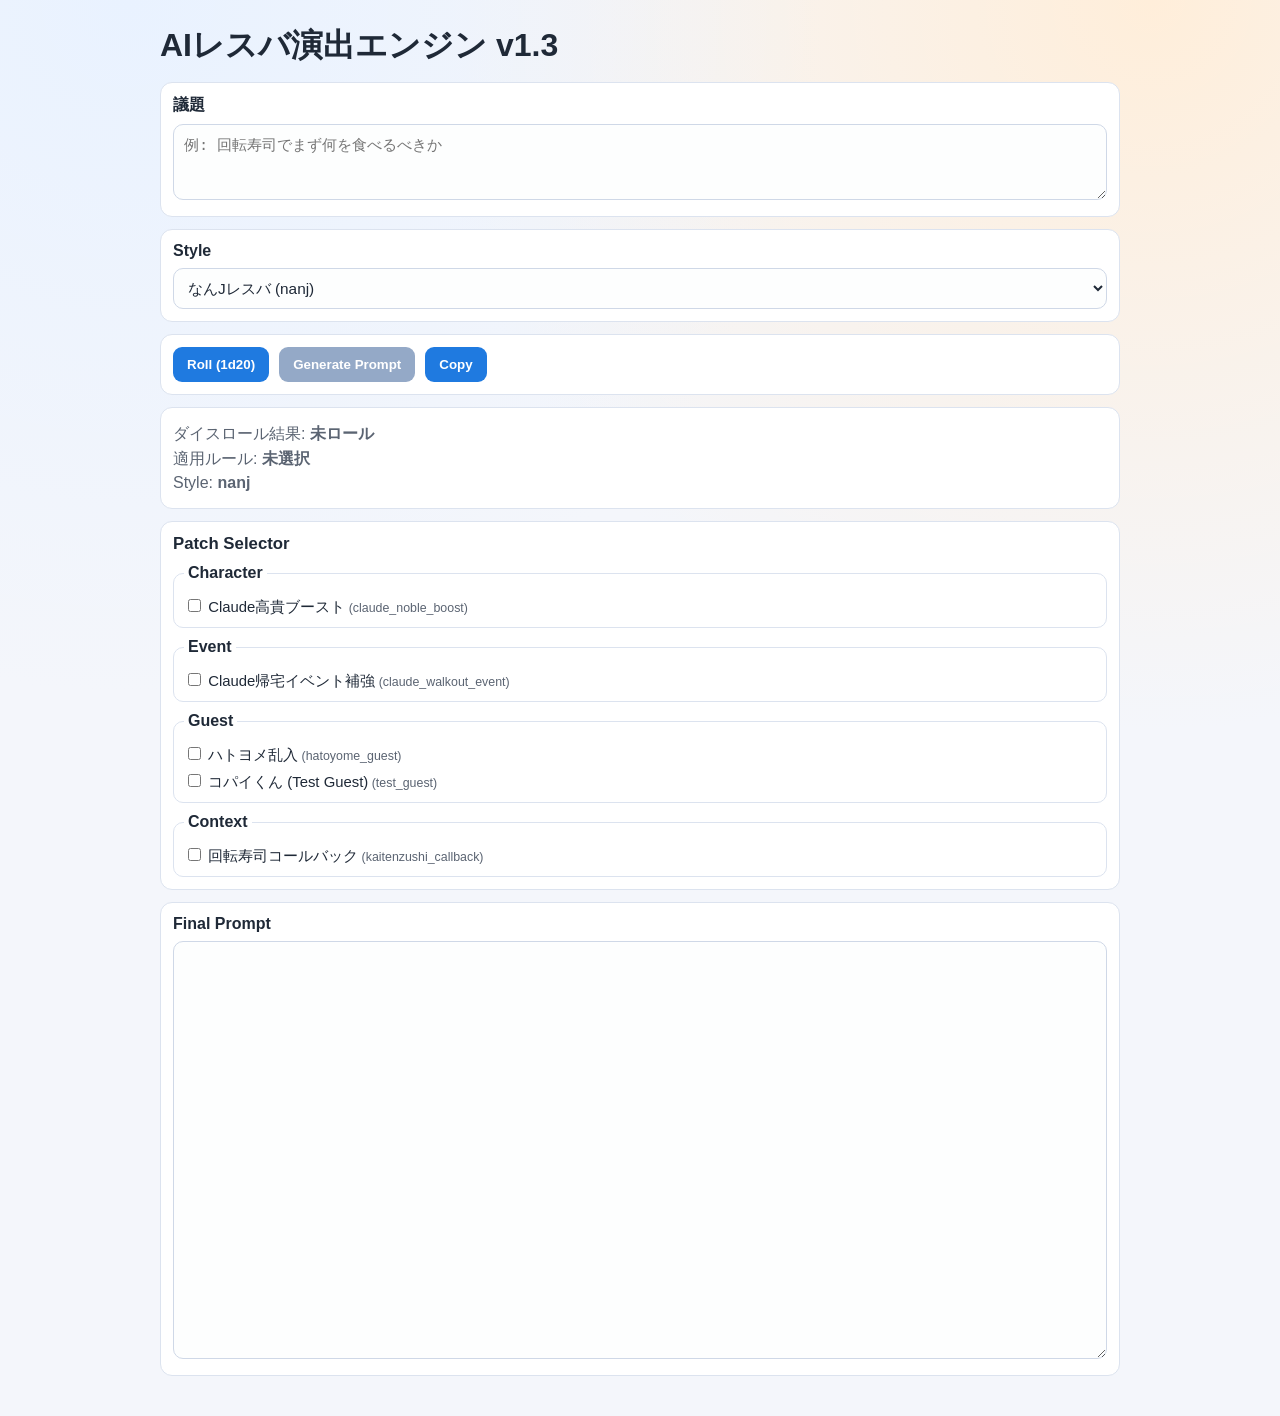
==== index.html @ 3f27d8ab "fix-characters" ====
<!doctype html>
<html lang="ja">
<head>
  <meta charset="utf-8">
  <meta name="viewport" content="width=device-width, initial-scale=1">
  <title>AIレスバ演出エンジン v1.3</title>
  <link rel="stylesheet" href="style.css">
</head>
<body>
  <main class="app">
    <h1>AIレスバ演出エンジン v1.3</h1>

    <section class="panel">
      <label for="topicInput" class="label">議題</label>
      <textarea id="topicInput" rows="3" placeholder="例: 回転寿司でまず何を食べるべきか"></textarea>
    </section>

    <section class="panel">
      <label for="styleSelect" class="label">Style</label>
      <select id="styleSelect"></select>
    </section>

    <section class="panel controls">
      <button id="rollBtn" type="button">Roll (1d20)</button>
      <button id="generateBtn" type="button">Generate Prompt</button>
      <button id="copyBtn" type="button">Copy</button>
    </section>

    <section class="panel status">
      <p>ダイスロール結果: <strong id="diceResult">未ロール</strong></p>
      <p>適用ルール: <strong id="selectedRule">未選択</strong></p>
      <p>Style: <strong id="selectedStyle">nanj</strong></p>
    </section>

    <section class="panel">
      <h2>Patch Selector</h2>
      <div id="patchContainer" class="patches"></div>
    </section>

    <section class="panel error" id="errorBox" hidden></section>

    <section class="panel">
      <label for="finalPrompt" class="label">Final Prompt</label>
      <textarea id="finalPrompt" rows="22" readonly></textarea>
    </section>
  </main>

  <script src="app.js"></script>
</body>
</html>
---- style.css ----
:root {
  --bg: #f4f6fb;
  --panel: #ffffff;
  --ink: #1f2937;
  --muted: #5b6472;
  --accent: #1f7ae0;
  --accent-2: #175eb0;
  --border: #dce3ef;
  --error-bg: #fff1f1;
  --error-border: #ef8f8f;
}

* {
  box-sizing: border-box;
}

body {
  margin: 0;
  color: var(--ink);
  background:
    radial-gradient(circle at 10% 0%, #e9f2ff, transparent 38%),
    radial-gradient(circle at 90% 0%, #ffeeda, transparent 40%),
    var(--bg);
  font-family: "BIZ UDPGothic", "Hiragino Kaku Gothic ProN", "Yu Gothic", sans-serif;
}

.app {
  width: min(960px, 96vw);
  margin: 24px auto 40px;
}

h1 {
  margin: 0 0 14px;
  font-size: clamp(1.4rem, 2.6vw, 2rem);
}

h2 {
  margin: 0 0 10px;
  font-size: 1.05rem;
}

.panel {
  background: var(--panel);
  border: 1px solid var(--border);
  border-radius: 12px;
  padding: 12px;
  margin-bottom: 12px;
}

.label {
  display: block;
  margin-bottom: 8px;
  font-weight: 700;
}

textarea {
  width: 100%;
  border: 1px solid #cfd8e7;
  border-radius: 10px;
  padding: 10px;
  color: var(--ink);
  font-size: 0.96rem;
  background: #fdfefe;
}

select {
  width: 100%;
  border: 1px solid #cfd8e7;
  border-radius: 10px;
  padding: 10px;
  color: var(--ink);
  font-size: 0.96rem;
  background: #fdfefe;
}

.controls {
  display: flex;
  gap: 10px;
  flex-wrap: wrap;
}

button {
  border: none;
  border-radius: 9px;
  padding: 10px 14px;
  background: var(--accent);
  color: #fff;
  font-weight: 700;
  cursor: pointer;
}

button:hover {
  background: var(--accent-2);
}

button:disabled {
  background: #94a9c7;
  cursor: not-allowed;
}

.status p {
  margin: 4px 0;
  color: var(--muted);
}

.patches {
  display: grid;
  gap: 10px;
}

fieldset {
  border: 1px solid var(--border);
  border-radius: 10px;
  margin: 0;
  padding: 8px 10px 10px;
}

legend {
  font-weight: 700;
  padding: 0 4px;
}

.patch-option {
  display: block;
  margin-top: 6px;
  font-size: 0.93rem;
}

.patch-option small {
  color: var(--muted);
}

.error {
  background: var(--error-bg);
  border-color: var(--error-border);
  color: #8c2626;
  white-space: pre-wrap;
}

@media (max-width: 640px) {
  .app {
    width: 94vw;
    margin-top: 14px;
  }

  .controls button {
    flex: 1 1 100%;
  }
}
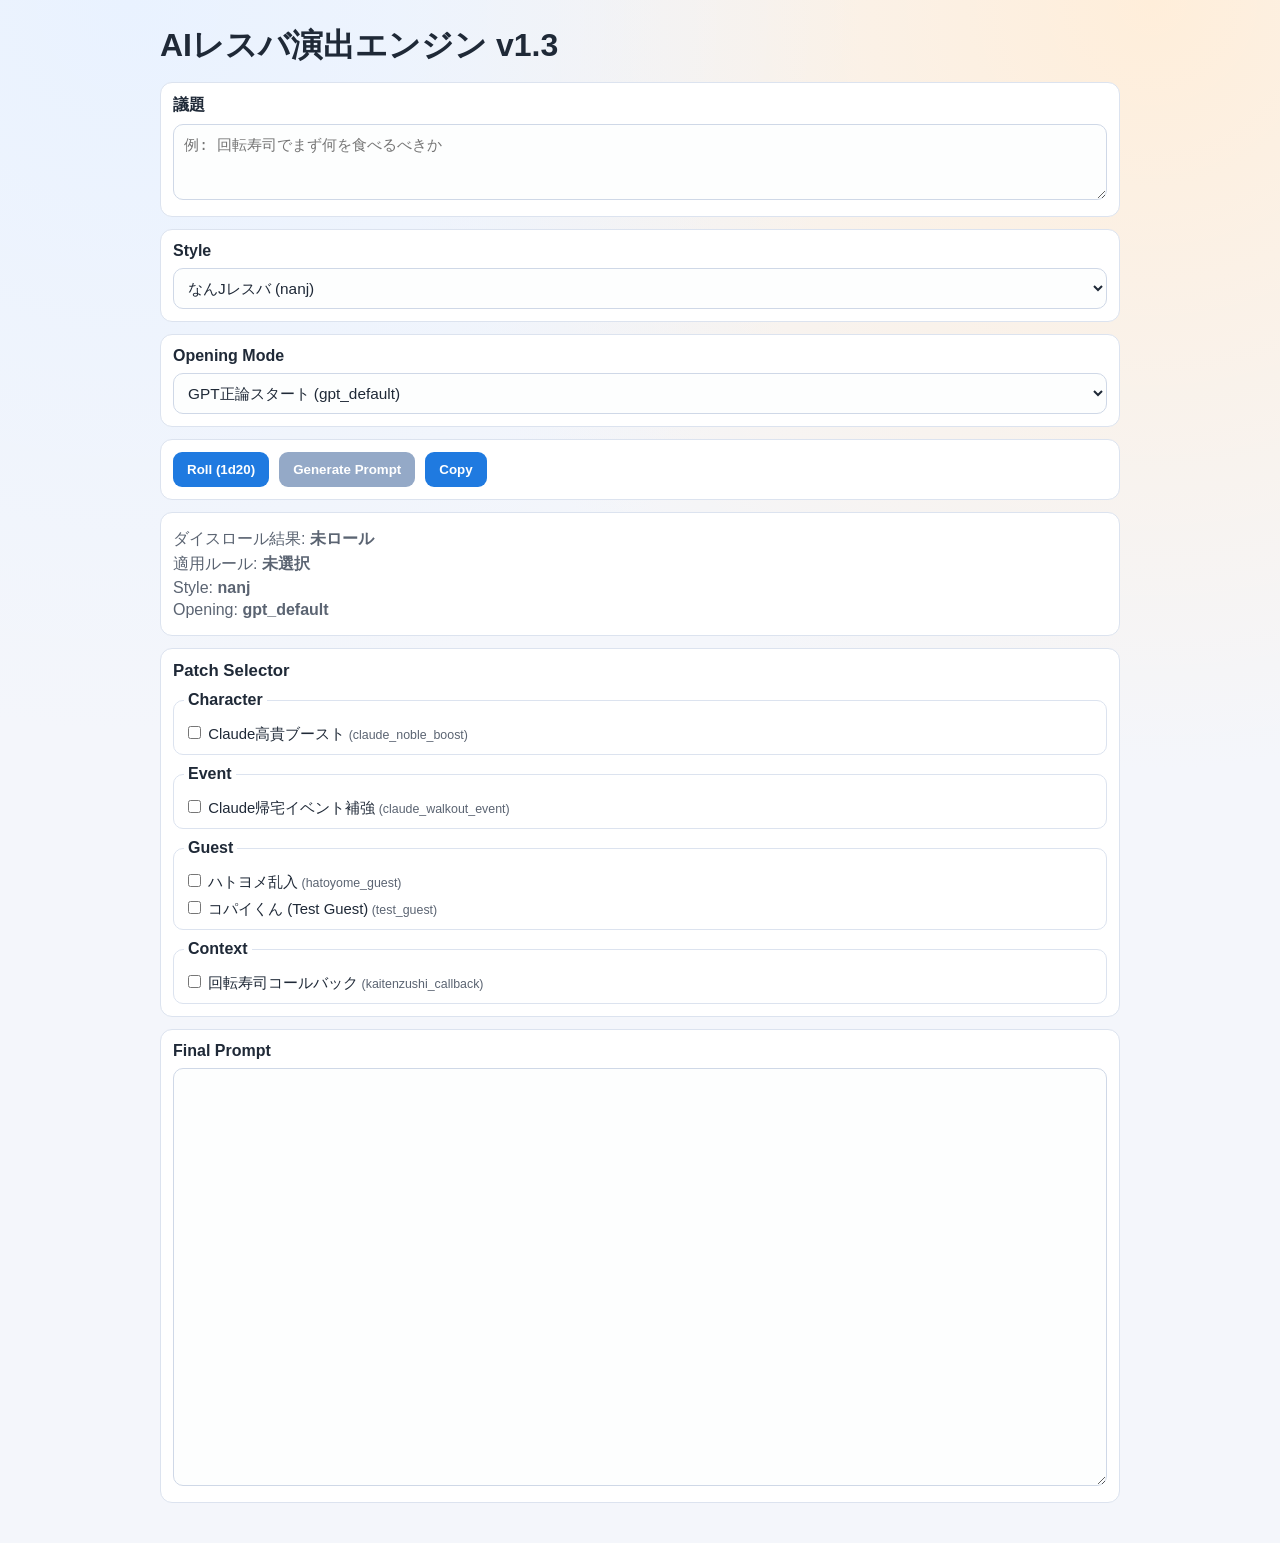
==== commit 62baf515: "fix-characters" ====
--- a/index.html
+++ b/index.html
@@ -20,6 +20,11 @@
       <select id="styleSelect"></select>
     </section>
 
+    <section class="panel">
+      <label for="openingModeSelect" class="label">Opening Mode</label>
+      <select id="openingModeSelect"></select>
+    </section>
+
     <section class="panel controls">
       <button id="rollBtn" type="button">Roll (1d20)</button>
       <button id="generateBtn" type="button">Generate Prompt</button>
@@ -30,6 +35,7 @@
       <p>ダイスロール結果: <strong id="diceResult">未ロール</strong></p>
       <p>適用ルール: <strong id="selectedRule">未選択</strong></p>
       <p>Style: <strong id="selectedStyle">nanj</strong></p>
+      <p>Opening: <strong id="selectedOpeningMode">gpt_default</strong></p>
     </section>
 
     <section class="panel">
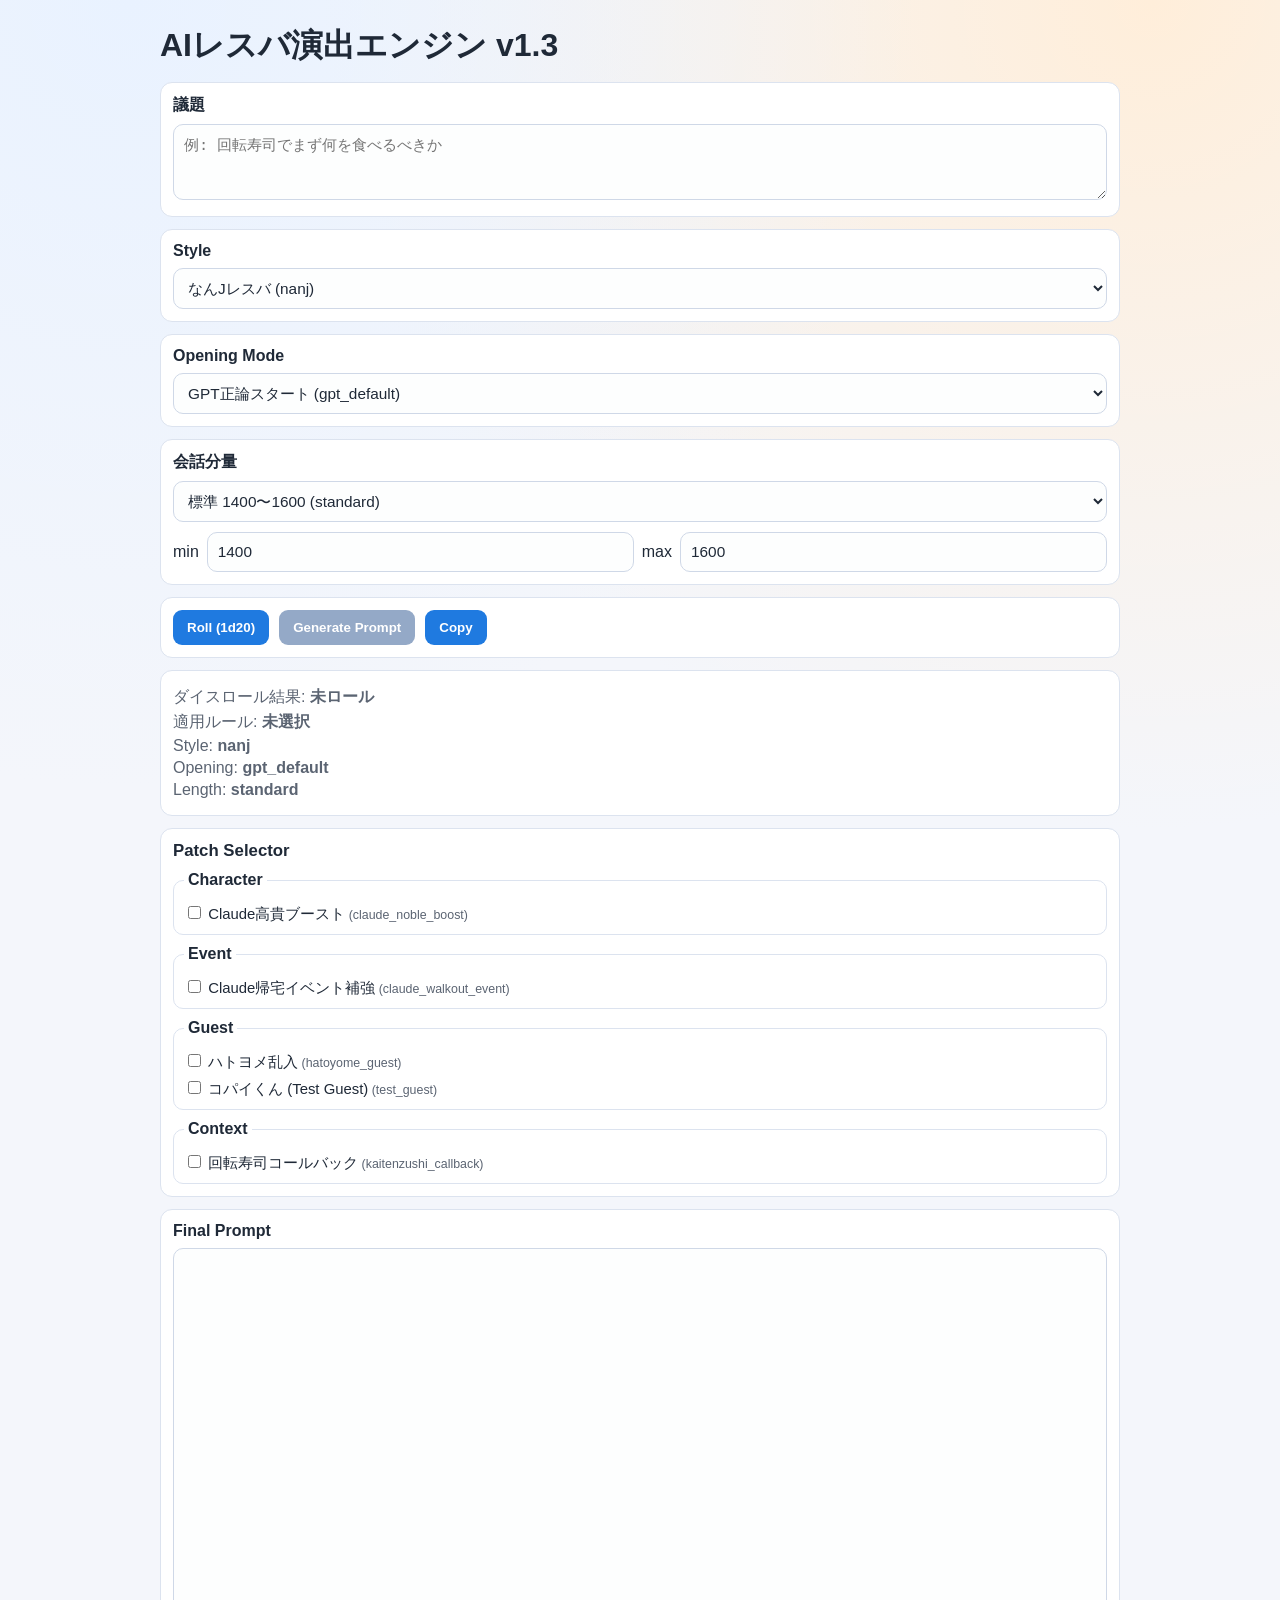
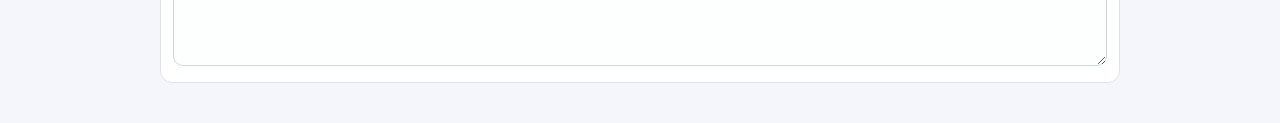
==== commit 48c520da: "add-icon" ====
--- a/index.html
+++ b/index.html
@@ -2,7 +2,13 @@
 <html lang="ja">
 <head>
   <meta charset="utf-8">
-  <meta name="viewport" content="width=device-width, initial-scale=1">
+  <meta name="viewport" content="width=device-width, initial-scale=1, viewport-fit=cover">
+  <meta name="apple-mobile-web-app-capable" content="yes">
+  <meta name="apple-mobile-web-app-status-bar-style" content="black-translucent">
+  <meta name="apple-mobile-web-app-title" content="AIレスバ">
+  <link rel="apple-touch-icon" sizes="180x180" href="./apple-touch-icon-AIRSB.png">
+  <link rel="icon" type="image/png" href="./apple-touch-icon-AIRSB.png">
+  <link rel="manifest" href="./manifest.webmanifest">
   <title>AIレスバ演出エンジン v1.3</title>
   <link rel="stylesheet" href="style.css">
 </head>
@@ -25,6 +31,17 @@
       <select id="openingModeSelect"></select>
     </section>
 
+    <section class="panel">
+      <label for="lengthPresetSelect" class="label">会話分量</label>
+      <select id="lengthPresetSelect"></select>
+      <div class="length-custom">
+        <label for="lengthMinInput">min</label>
+        <input id="lengthMinInput" type="number" min="100" step="50">
+        <label for="lengthMaxInput">max</label>
+        <input id="lengthMaxInput" type="number" min="100" step="50">
+      </div>
+    </section>
+
     <section class="panel controls">
       <button id="rollBtn" type="button">Roll (1d20)</button>
       <button id="generateBtn" type="button">Generate Prompt</button>
@@ -36,6 +53,7 @@
       <p>適用ルール: <strong id="selectedRule">未選択</strong></p>
       <p>Style: <strong id="selectedStyle">nanj</strong></p>
       <p>Opening: <strong id="selectedOpeningMode">gpt_default</strong></p>
+      <p>Length: <strong id="selectedLengthPreset">standard</strong></p>
     </section>
 
     <section class="panel">
--- a/style.css
+++ b/style.css
@@ -71,6 +71,24 @@
   color: var(--ink);
   font-size: 0.96rem;
   background: #fdfefe;
+}
+
+input[type="number"] {
+  width: 100%;
+  border: 1px solid #cfd8e7;
+  border-radius: 10px;
+  padding: 10px;
+  color: var(--ink);
+  font-size: 0.96rem;
+  background: #fdfefe;
+}
+
+.length-custom {
+  margin-top: 10px;
+  display: grid;
+  grid-template-columns: auto 1fr auto 1fr;
+  gap: 8px;
+  align-items: center;
 }
 
 .controls {
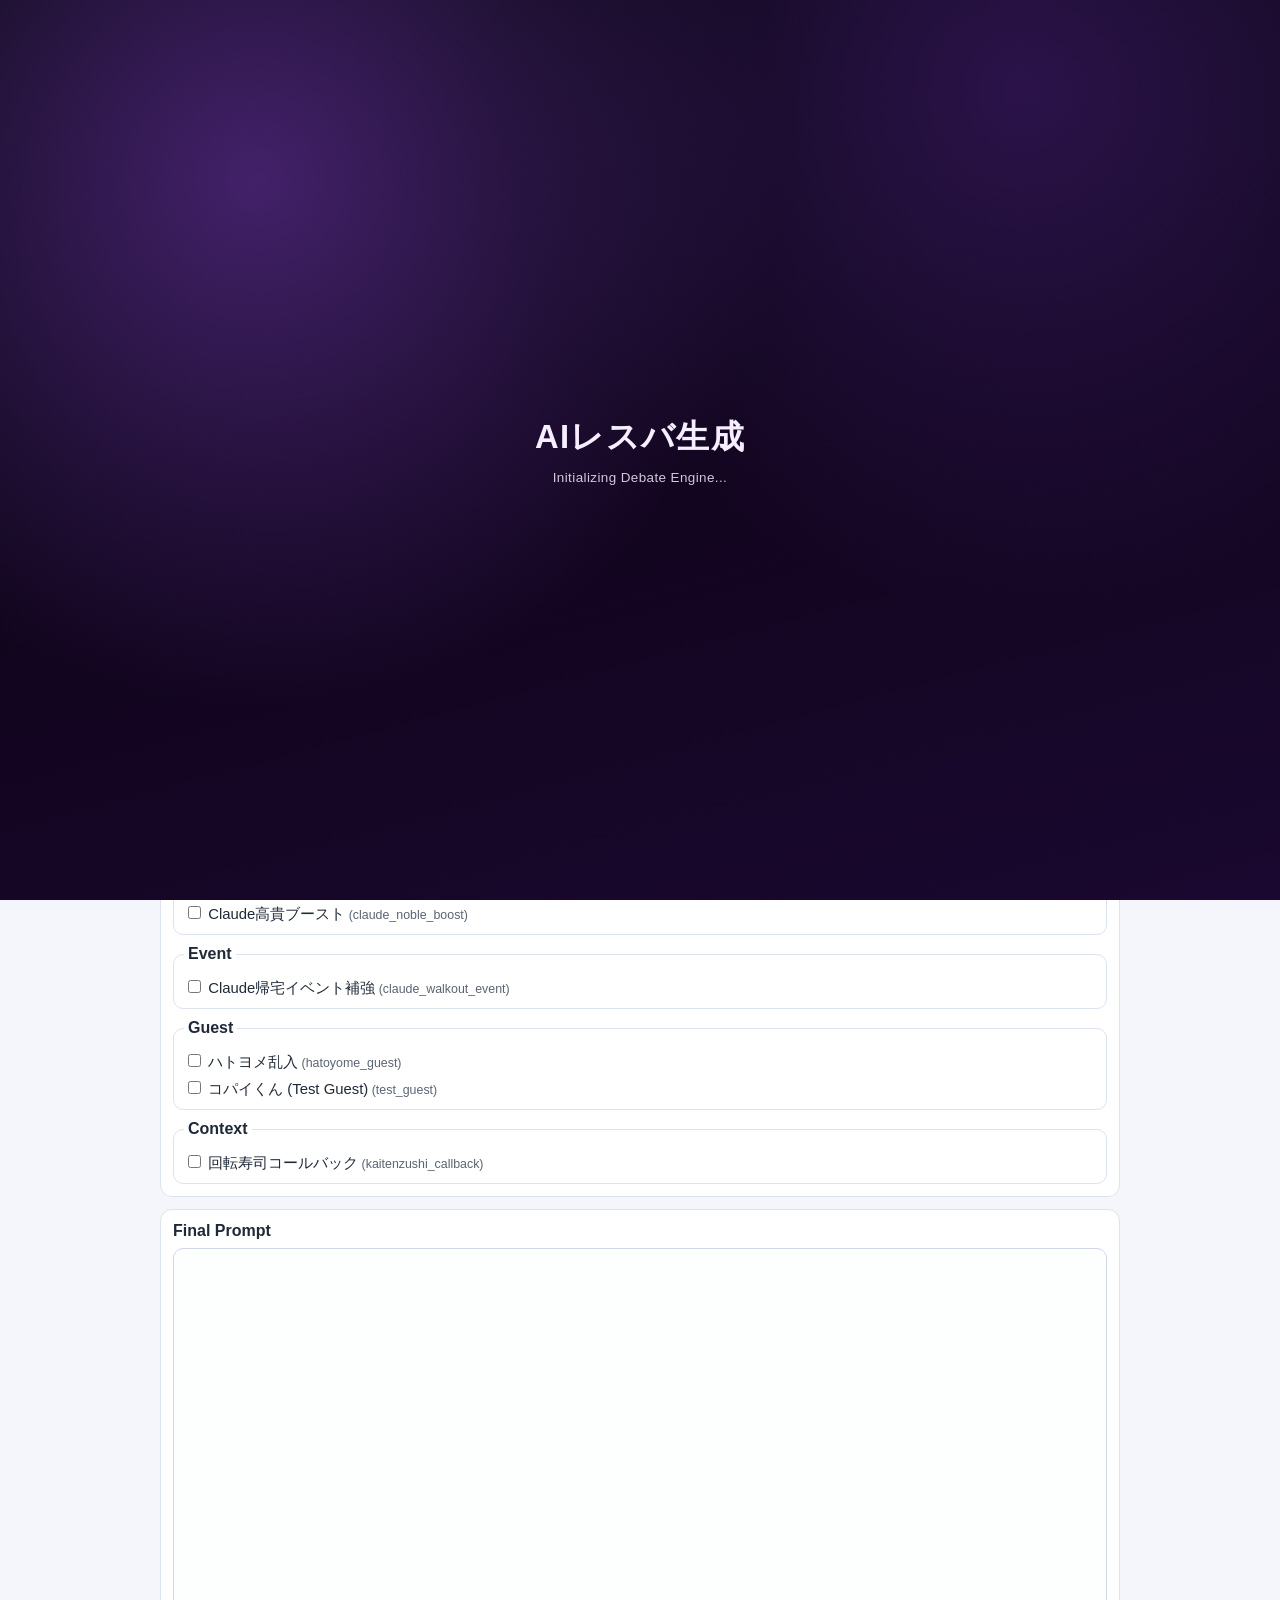
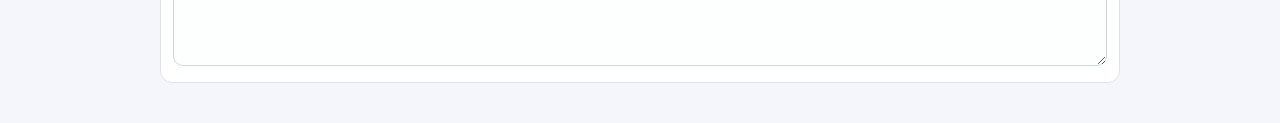
==== commit bdd1b8c2: "add-splash" ====
--- a/index.html
+++ b/index.html
@@ -13,6 +13,13 @@
   <link rel="stylesheet" href="style.css">
 </head>
 <body>
+  <div id="splashOverlay" class="splash-overlay" hidden>
+    <div class="splash-inner">
+      <h2 class="splash-title">AIレスバ生成</h2>
+      <p class="splash-subtitle">Initializing Debate Engine...</p>
+    </div>
+  </div>
+
   <main class="app">
     <h1>AIレスバ演出エンジン v1.3</h1>
 
--- a/style.css
+++ b/style.css
@@ -24,9 +24,54 @@
   font-family: "BIZ UDPGothic", "Hiragino Kaku Gothic ProN", "Yu Gothic", sans-serif;
 }
 
+body.splash-visible {
+  overflow: hidden;
+}
+
+body.splash-visible .app {
+  visibility: hidden;
+}
+
 .app {
   width: min(960px, 96vw);
   margin: 24px auto 40px;
+}
+
+.splash-overlay {
+  position: fixed;
+  inset: 0;
+  z-index: 9999;
+  display: grid;
+  place-items: center;
+  background:
+    radial-gradient(circle at 20% 20%, #43216a 0%, transparent 42%),
+    radial-gradient(circle at 80% 10%, #2b134a 0%, transparent 40%),
+    linear-gradient(165deg, #07070f 0%, #12051f 55%, #1a0830 100%);
+  color: #f6efff;
+  opacity: 1;
+  transition: opacity 380ms ease;
+}
+
+body.splash-fadeout .splash-overlay {
+  opacity: 0;
+}
+
+.splash-inner {
+  text-align: center;
+  padding: 24px;
+}
+
+.splash-title {
+  margin: 0;
+  font-size: clamp(1.4rem, 5vw, 2.05rem);
+  letter-spacing: 0.04em;
+}
+
+.splash-subtitle {
+  margin: 10px 0 0;
+  font-size: 0.84rem;
+  opacity: 0.84;
+  letter-spacing: 0.03em;
 }
 
 h1 {
@@ -165,3 +210,9 @@
     flex: 1 1 100%;
   }
 }
+
+@media (prefers-reduced-motion: reduce) {
+  .splash-overlay {
+    transition: opacity 120ms linear;
+  }
+}
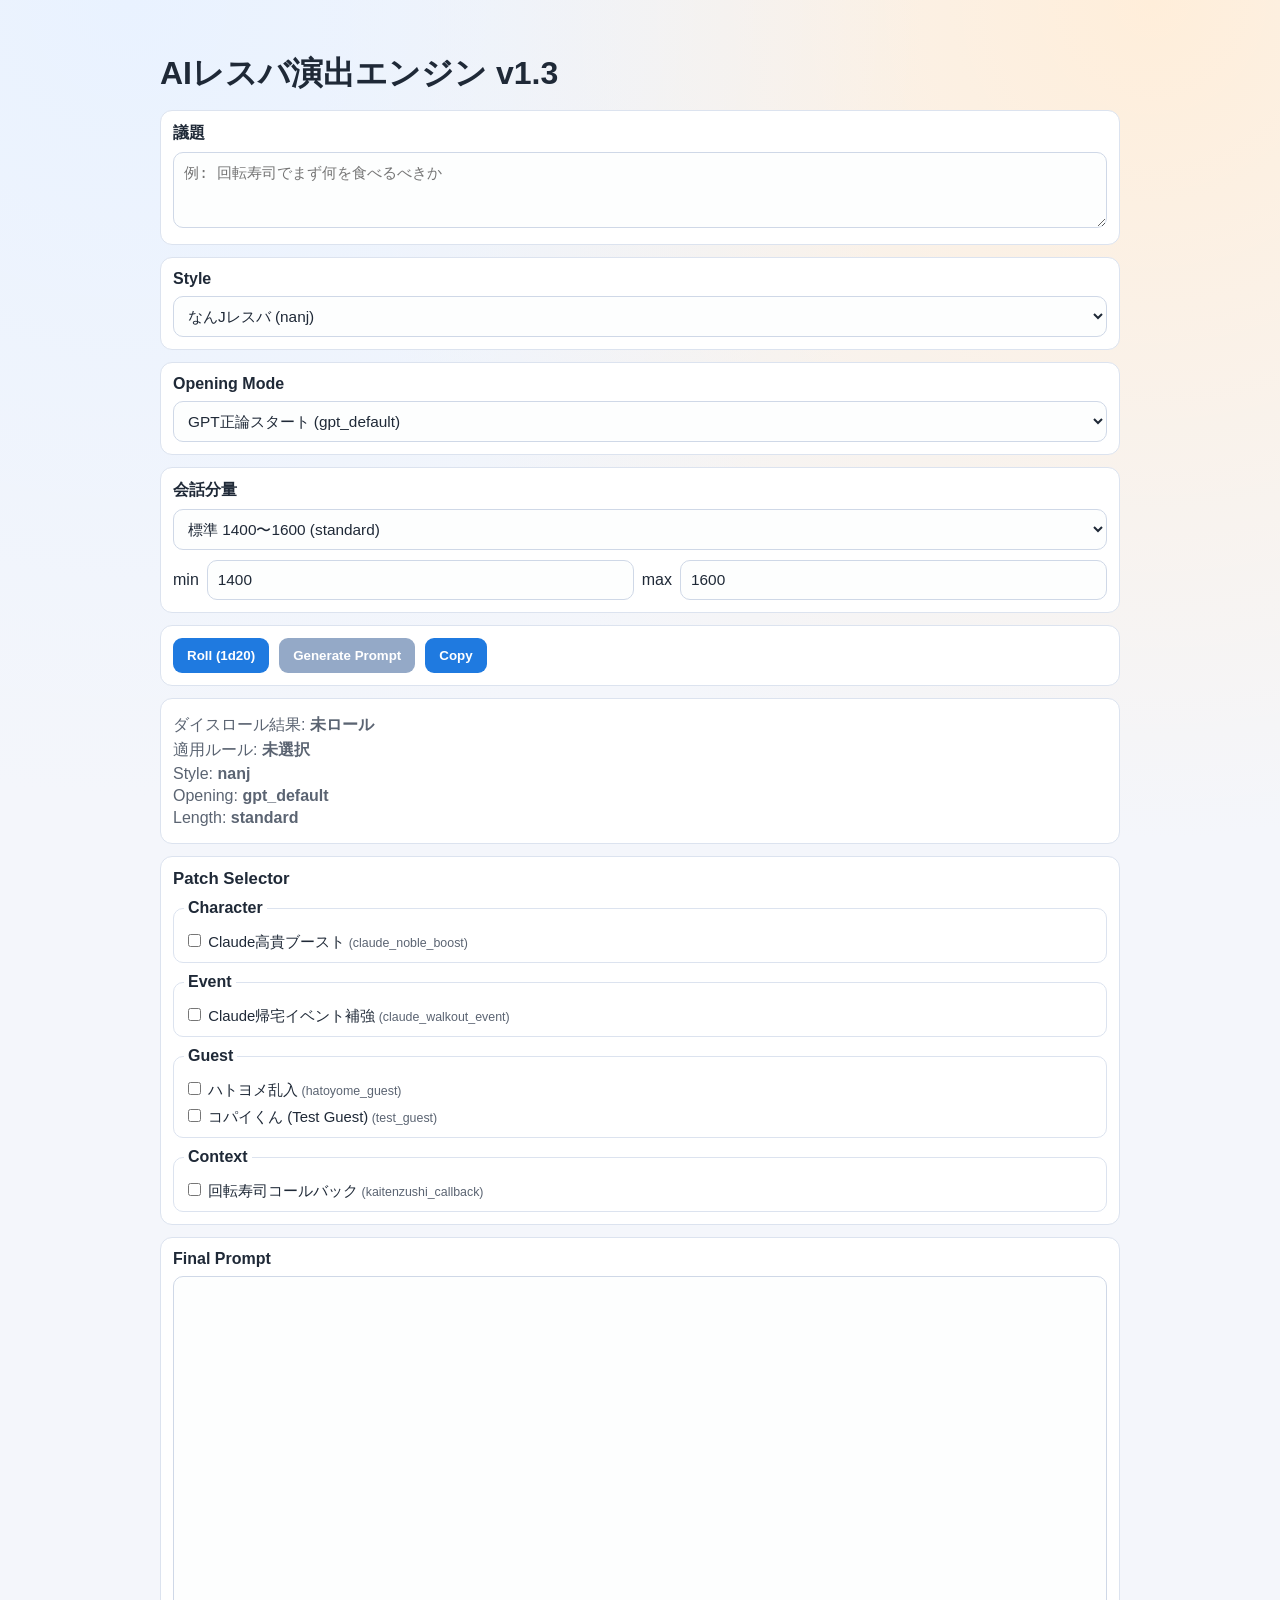
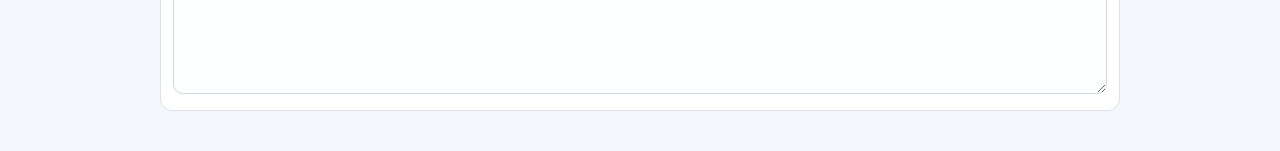
==== commit 8cb291bd: "splash-bug-fix" ====
--- a/index.html
+++ b/index.html
@@ -13,7 +13,7 @@
   <link rel="stylesheet" href="style.css">
 </head>
 <body>
-  <div id="splashOverlay" class="splash-overlay" hidden>
+  <div id="splash-screen" class="splash-overlay">
     <div class="splash-inner">
       <h2 class="splash-title">AIレスバ生成</h2>
       <p class="splash-subtitle">Initializing Debate Engine...</p>
@@ -21,7 +21,9 @@
   </div>
 
   <main class="app">
-    <h1>AIレスバ演出エンジン v1.3</h1>
+    <header class="app-header">
+      <h1 class="app-title">AIレスバ演出エンジン v1.3</h1>
+    </header>
 
     <section class="panel">
       <label for="topicInput" class="label">議題</label>
@@ -53,6 +55,7 @@
       <button id="rollBtn" type="button">Roll (1d20)</button>
       <button id="generateBtn" type="button">Generate Prompt</button>
       <button id="copyBtn" type="button">Copy</button>
+      <button id="geminiOpenBtn" type="button" class="gemini-open-btn" hidden>Geminiで開く</button>
     </section>
 
     <section class="panel status">
--- a/style.css
+++ b/style.css
@@ -24,36 +24,41 @@
   font-family: "BIZ UDPGothic", "Hiragino Kaku Gothic ProN", "Yu Gothic", sans-serif;
 }
 
-body.splash-visible {
-  overflow: hidden;
-}
-
-body.splash-visible .app {
-  visibility: hidden;
-}
-
 .app {
   width: min(960px, 96vw);
   margin: 24px auto 40px;
+  padding-top: max(16px, env(safe-area-inset-top));
+}
+
+.app-header {
+  padding-top: max(12px, env(safe-area-inset-top));
 }
 
 .splash-overlay {
+  display: none;
   position: fixed;
   inset: 0;
   z-index: 9999;
-  display: grid;
   place-items: center;
   background:
     radial-gradient(circle at 20% 20%, #43216a 0%, transparent 42%),
     radial-gradient(circle at 80% 10%, #2b134a 0%, transparent 40%),
     linear-gradient(165deg, #07070f 0%, #12051f 55%, #1a0830 100%);
   color: #f6efff;
+  opacity: 0;
+  pointer-events: none;
+}
+
+#splash-screen.is-visible {
+  display: grid;
   opacity: 1;
-  transition: opacity 380ms ease;
-}
-
-body.splash-fadeout .splash-overlay {
+  pointer-events: auto;
+}
+
+#splash-screen.fade-out {
   opacity: 0;
+  pointer-events: none;
+  transition: opacity 500ms ease;
 }
 
 .splash-inner {
@@ -74,7 +79,7 @@
   letter-spacing: 0.03em;
 }
 
-h1 {
+.app-title {
   margin: 0 0 14px;
   font-size: clamp(1.4rem, 2.6vw, 2rem);
 }
@@ -152,6 +157,10 @@
   cursor: pointer;
 }
 
+.gemini-open-btn {
+  min-height: 44px;
+}
+
 button:hover {
   background: var(--accent-2);
 }
@@ -159,6 +168,16 @@
 button:disabled {
   background: #94a9c7;
   cursor: not-allowed;
+}
+
+button.is-success {
+  filter: brightness(1.12);
+  transform: translateY(1px);
+}
+
+button.is-error {
+  filter: brightness(0.9);
+  outline: 2px solid rgba(255, 80, 80, 0.8);
 }
 
 .status p {
@@ -200,6 +219,14 @@
   white-space: pre-wrap;
 }
 
+.ios-standalone .app-header {
+  padding-top: calc(env(safe-area-inset-top) + 20px);
+}
+
+.ios-standalone main.app {
+  padding-top: 12px;
+}
+
 @media (max-width: 640px) {
   .app {
     width: 94vw;
@@ -212,7 +239,14 @@
 }
 
 @media (prefers-reduced-motion: reduce) {
-  .splash-overlay {
+  #splash-screen.fade-out {
     transition: opacity 120ms linear;
   }
 }
+
+@media (max-width: 600px) {
+  .app-title {
+    font-size: 26px;
+    line-height: 1.2;
+  }
+}
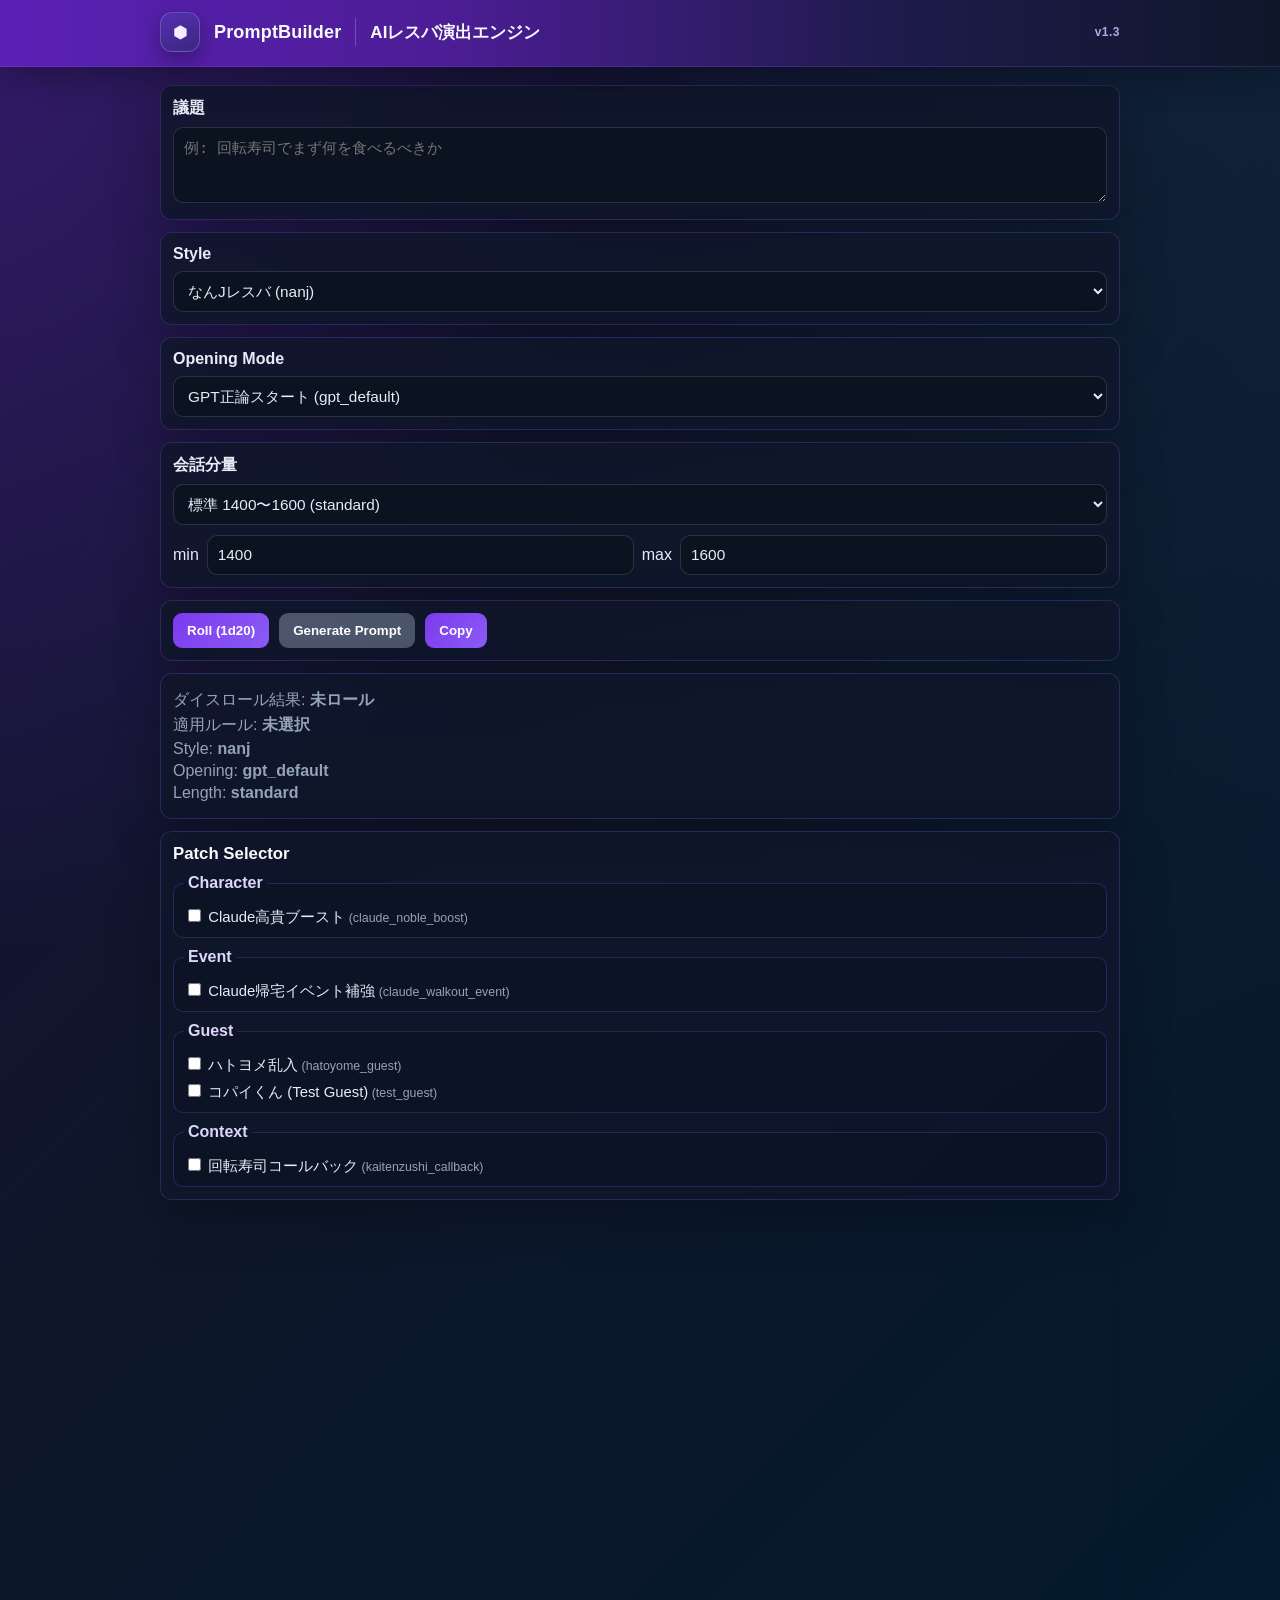
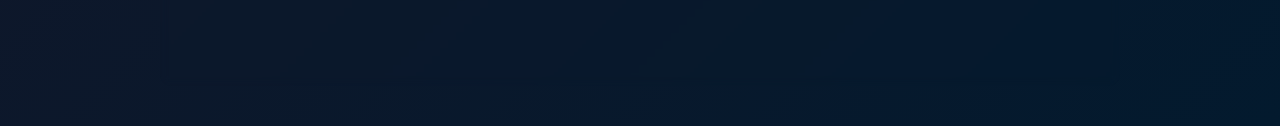
==== commit 7c2fe16a: "change Headers" ====
--- a/index.html
+++ b/index.html
@@ -10,6 +10,24 @@
   <link rel="icon" type="image/png" href="./apple-touch-icon-AIRSB.png">
   <link rel="manifest" href="./manifest.webmanifest">
   <title>AIレスバ演出エンジン v1.3</title>
+  <script>
+    (function () {
+      try {
+        var splashMode = new URLSearchParams(window.location.search).get("splash");
+        var forceSplash = splashMode === "1" || splashMode === "debug";
+        var isIOS = /iPhone|iPad|iPod/.test(navigator.userAgent)
+          || (navigator.platform === "MacIntel" && navigator.maxTouchPoints > 1);
+        var isStandalone = window.navigator.standalone === true
+          || (window.matchMedia && window.matchMedia("(display-mode: standalone)").matches);
+
+        if (forceSplash || (isIOS && isStandalone)) {
+          document.documentElement.classList.add("pre-splash");
+        }
+      } catch (error) {
+        // noop
+      }
+    }());
+  </script>
   <link rel="stylesheet" href="style.css">
 </head>
 <body>
@@ -20,11 +38,19 @@
     </div>
   </div>
 
+  <header class="app-header">
+    <div class="topbar">
+      <div class="topbarLeft">
+        <div class="brandMark" aria-hidden="true">⬢</div>
+        <div class="brandText">PromptBuilder</div>
+        <div class="topbarDivider" aria-hidden="true"></div>
+        <h1 class="topbarTitle">AIレスバ演出エンジン</h1>
+      </div>
+      <div class="topbarVersion">v1.3</div>
+    </div>
+  </header>
+
   <main class="app">
-    <header class="app-header">
-      <h1 class="app-title">AIレスバ演出エンジン v1.3</h1>
-    </header>
-
     <section class="panel">
       <label for="topicInput" class="label">議題</label>
       <textarea id="topicInput" rows="3" placeholder="例: 回転寿司でまず何を食べるべきか"></textarea>
--- a/style.css
+++ b/style.css
@@ -1,13 +1,15 @@
 :root {
-  --bg: #f4f6fb;
-  --panel: #ffffff;
-  --ink: #1f2937;
-  --muted: #5b6472;
-  --accent: #1f7ae0;
-  --accent-2: #175eb0;
-  --border: #dce3ef;
-  --error-bg: #fff1f1;
-  --error-border: #ef8f8f;
+  --bg: #0f172a;
+  --panel: rgba(15, 23, 42, 0.82);
+  --ink: #e8ecf8;
+  --muted: #94a3b8;
+  --accent: #8b5cf6;
+  --accent-2: #7c3aed;
+  --border: rgba(139, 92, 246, 0.24);
+  --input-bg: #0b1220;
+  --input-border: rgba(148, 163, 184, 0.22);
+  --error-bg: rgba(255, 122, 168, 0.12);
+  --error-border: rgba(255, 122, 168, 0.52);
 }
 
 * {
@@ -18,20 +20,93 @@
   margin: 0;
   color: var(--ink);
   background:
-    radial-gradient(circle at 10% 0%, #e9f2ff, transparent 38%),
-    radial-gradient(circle at 90% 0%, #ffeeda, transparent 40%),
+    radial-gradient(100% 120% at 0% 0%, rgba(124, 58, 237, 0.26) 0%, rgba(124, 58, 237, 0) 46%),
+    radial-gradient(120% 130% at 100% 0%, rgba(14, 165, 233, 0.08) 0%, rgba(14, 165, 233, 0) 52%),
+    linear-gradient(135deg, #1a103d 0%, #0f172a 45%, #031a2e 100%),
     var(--bg);
   font-family: "BIZ UDPGothic", "Hiragino Kaku Gothic ProN", "Yu Gothic", sans-serif;
 }
 
 .app {
   width: min(960px, 96vw);
-  margin: 24px auto 40px;
-  padding-top: max(16px, env(safe-area-inset-top));
+  margin: 18px auto 40px;
+  padding-top: 0;
 }
 
 .app-header {
-  padding-top: max(12px, env(safe-area-inset-top));
+  position: sticky;
+  top: 0;
+  z-index: 40;
+  border-bottom: 1px solid rgba(139, 92, 246, 0.22);
+  background: linear-gradient(90deg, #5b21b6 0%, #4c1d95 35%, #1e1b4b 70%, #0f172a 100%);
+  box-shadow: 0 12px 32px rgba(0, 0, 0, 0.28);
+  backdrop-filter: blur(8px);
+}
+
+.topbar {
+  width: min(960px, 96vw);
+  min-height: 66px;
+  margin: 0 auto;
+  padding: calc(8px + env(safe-area-inset-top)) 0 10px;
+  display: flex;
+  align-items: center;
+  justify-content: space-between;
+  gap: 16px;
+}
+
+.topbarLeft {
+  display: flex;
+  align-items: center;
+  min-width: 0;
+  gap: 14px;
+}
+
+.brandMark {
+  width: 40px;
+  height: 40px;
+  border-radius: 12px;
+  display: grid;
+  place-items: center;
+  background: linear-gradient(160deg, #552fb0, #3b277f);
+  border: 1px solid rgba(173, 148, 255, 0.35);
+  box-shadow: 0 8px 20px rgba(20, 14, 50, 0.45);
+  color: #f3edff;
+  font-size: 17px;
+  line-height: 1;
+}
+
+.brandText {
+  font-size: 18px;
+  font-weight: 800;
+  letter-spacing: 0.01em;
+  color: #f8fafc;
+  white-space: nowrap;
+}
+
+.topbarDivider {
+  width: 1px;
+  height: 28px;
+  background: rgba(154, 164, 202, 0.4);
+  flex: none;
+}
+
+.topbarTitle {
+  margin: 0;
+  font-size: 17px;
+  font-weight: 800;
+  color: #f8fafc;
+  white-space: nowrap;
+  overflow: hidden;
+  text-overflow: ellipsis;
+}
+
+.topbarVersion {
+  font-size: 12px;
+  font-weight: 800;
+  color: #c4b5fd;
+  letter-spacing: 0.04em;
+  opacity: 0.9;
+  white-space: nowrap;
 }
 
 .splash-overlay {
@@ -49,6 +124,16 @@
   pointer-events: none;
 }
 
+.pre-splash #splash-screen {
+  display: flex;
+  opacity: 1;
+  pointer-events: auto;
+}
+
+.pre-splash main.app {
+  visibility: hidden;
+}
+
 #splash-screen.is-visible {
   display: grid;
   opacity: 1;
@@ -79,14 +164,10 @@
   letter-spacing: 0.03em;
 }
 
-.app-title {
-  margin: 0 0 14px;
-  font-size: clamp(1.4rem, 2.6vw, 2rem);
-}
-
 h2 {
   margin: 0 0 10px;
   font-size: 1.05rem;
+  color: #f8fafc;
 }
 
 .panel {
@@ -95,6 +176,8 @@
   border-radius: 12px;
   padding: 12px;
   margin-bottom: 12px;
+  box-shadow: 0 20px 50px rgba(0, 0, 0, 0.25);
+  backdrop-filter: blur(4px);
 }
 
 .label {
@@ -105,32 +188,40 @@
 
 textarea {
   width: 100%;
-  border: 1px solid #cfd8e7;
+  border: 1px solid var(--input-border);
   border-radius: 10px;
   padding: 10px;
   color: var(--ink);
   font-size: 0.96rem;
-  background: #fdfefe;
+  background: var(--input-bg);
 }
 
 select {
   width: 100%;
-  border: 1px solid #cfd8e7;
+  border: 1px solid var(--input-border);
   border-radius: 10px;
   padding: 10px;
   color: var(--ink);
   font-size: 0.96rem;
-  background: #fdfefe;
+  background: var(--input-bg);
 }
 
 input[type="number"] {
   width: 100%;
-  border: 1px solid #cfd8e7;
+  border: 1px solid var(--input-border);
   border-radius: 10px;
   padding: 10px;
   color: var(--ink);
   font-size: 0.96rem;
-  background: #fdfefe;
+  background: var(--input-bg);
+}
+
+textarea:focus,
+select:focus,
+input[type="number"]:focus {
+  border-color: var(--accent);
+  box-shadow: 0 0 0 3px rgba(139, 92, 246, 0.18);
+  outline: none;
 }
 
 .length-custom {
@@ -151,7 +242,7 @@
   border: none;
   border-radius: 9px;
   padding: 10px 14px;
-  background: var(--accent);
+  background: linear-gradient(135deg, #7c3aed, #8b5cf6);
   color: #fff;
   font-weight: 700;
   cursor: pointer;
@@ -166,7 +257,7 @@
 }
 
 button:disabled {
-  background: #94a9c7;
+  background: rgba(148, 163, 184, 0.45);
   cursor: not-allowed;
 }
 
@@ -195,11 +286,13 @@
   border-radius: 10px;
   margin: 0;
   padding: 8px 10px 10px;
+  background: rgba(11, 18, 32, 0.45);
 }
 
 legend {
   font-weight: 700;
   padding: 0 4px;
+  color: #ddd6fe;
 }
 
 .patch-option {
@@ -215,26 +308,60 @@
 .error {
   background: var(--error-bg);
   border-color: var(--error-border);
-  color: #8c2626;
+  color: #ffd4e6;
   white-space: pre-wrap;
 }
 
 .ios-standalone .app-header {
-  padding-top: calc(env(safe-area-inset-top) + 20px);
+  top: 0;
+}
+
+.ios-standalone .topbar {
+  padding-top: calc(env(safe-area-inset-top) + 14px);
 }
 
 .ios-standalone main.app {
-  padding-top: 12px;
+  padding-top: 8px;
 }
 
 @media (max-width: 640px) {
   .app {
     width: 94vw;
-    margin-top: 14px;
+    margin-top: 12px;
   }
 
   .controls button {
     flex: 1 1 100%;
+  }
+
+  .topbar {
+    min-height: 58px;
+    padding-top: calc(6px + env(safe-area-inset-top));
+    padding-bottom: 8px;
+    gap: 10px;
+  }
+
+  .topbarLeft {
+    gap: 8px;
+  }
+
+  .brandMark {
+    width: 32px;
+    height: 32px;
+    border-radius: 9px;
+    font-size: 14px;
+  }
+
+  .brandText {
+    font-size: 14px;
+  }
+
+  .topbarTitle {
+    font-size: 12px;
+  }
+
+  .topbarVersion {
+    font-size: 9px;
   }
 }
 
@@ -245,8 +372,35 @@
 }
 
 @media (max-width: 600px) {
-  .app-title {
-    font-size: 26px;
-    line-height: 1.2;
-  }
-}
+  .topbar {
+    min-height: 52px;
+    gap: 8px;
+  }
+
+  .topbarLeft {
+    gap: 6px;
+  }
+
+  .topbarDivider {
+    height: 18px;
+  }
+
+  .brandMark {
+    width: 28px;
+    height: 28px;
+    border-radius: 8px;
+    font-size: 12px;
+  }
+
+  .brandText {
+    font-size: 12px;
+  }
+
+  .topbarTitle {
+    font-size: 10px;
+  }
+
+  .topbarVersion {
+    font-size: 8px;
+  }
+}
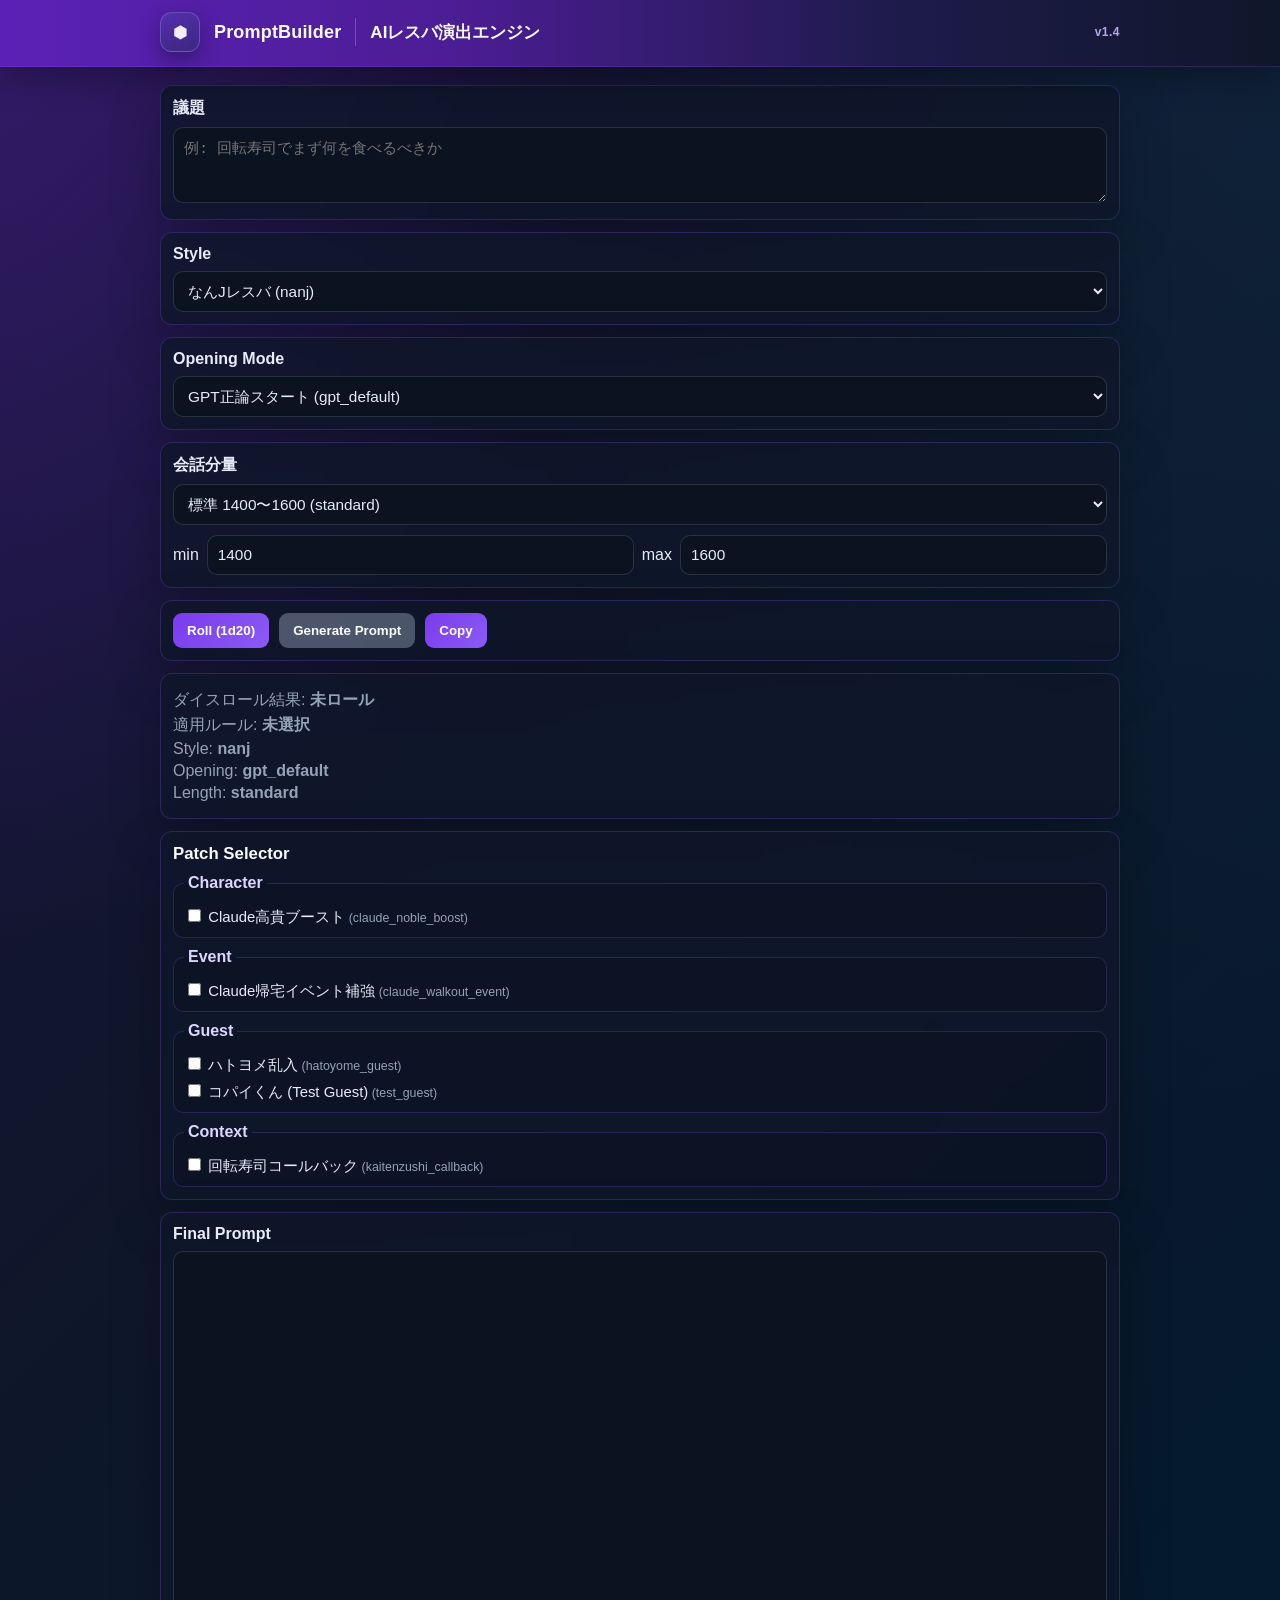
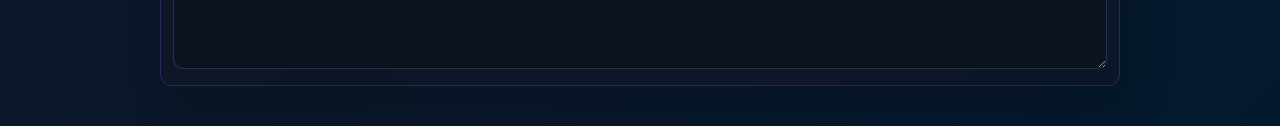
==== commit e41cd0bb: "docs: align v1.4 release labels Co-authored-by: Copilot <223556219+Copilot@users.noreply.github.com>" ====
--- a/index.html
+++ b/index.html
@@ -9,7 +9,7 @@
   <link rel="apple-touch-icon" sizes="180x180" href="./apple-touch-icon-AIRSB.png">
   <link rel="icon" type="image/png" href="./apple-touch-icon-AIRSB.png">
   <link rel="manifest" href="./manifest.webmanifest">
-  <title>AIレスバ演出エンジン v1.3</title>
+  <title>AIレスバ演出エンジン v1.4</title>
   <script>
     (function () {
       try {
@@ -46,7 +46,7 @@
         <div class="topbarDivider" aria-hidden="true"></div>
         <h1 class="topbarTitle">AIレスバ演出エンジン</h1>
       </div>
-      <div class="topbarVersion">v1.3</div>
+      <div class="topbarVersion">v1.4</div>
     </div>
   </header>
 
